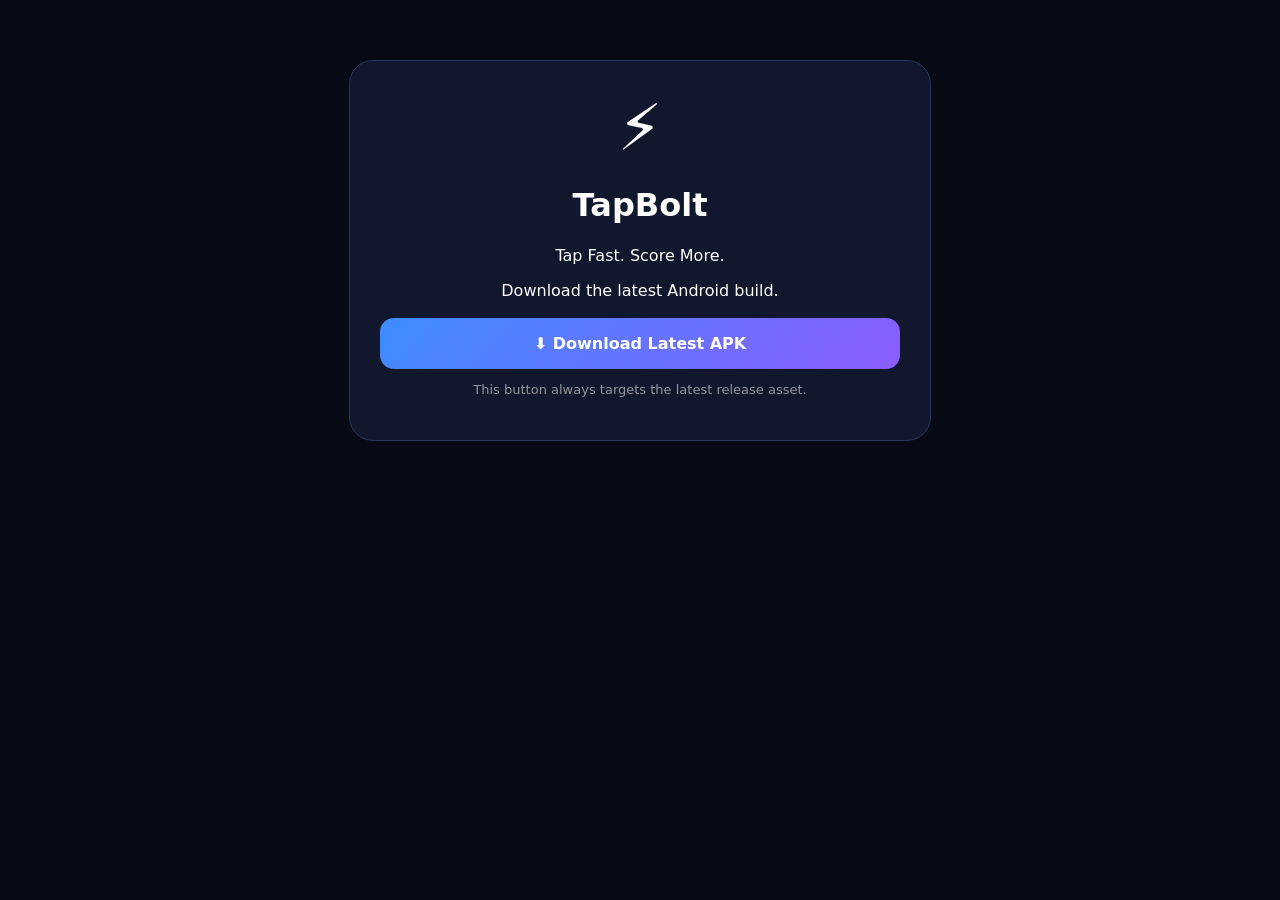
==== docs/index.html @ a2ea5937 "TapBolt foundation: docs/index.html" ====
<!doctype html><html><head><meta charset="utf-8"><meta name="viewport" content="width=device-width,initial-scale=1"><meta name="theme-color" content="#080b18"><title>TapBolt Downloads</title><style>body{margin:0;background:#070914;color:#fff;font-family:system-ui;text-align:center;padding:60px 20px}.box{max-width:520px;margin:auto;background:#11172c;border:1px solid #29365d;border-radius:24px;padding:30px}.bolt{font-size:64px}.btn{display:block;background:linear-gradient(135deg,#3d8cff,#8c5cff);color:white;text-decoration:none;padding:16px;border-radius:14px;font-weight:800;margin-top:18px}</style></head><body><div class="box"><div class="bolt">⚡</div><h1>TapBolt</h1><p>Tap Fast. Score More.</p><p>Download the latest Android build.</p><a class="btn" href="https://github.com/akhileshsavali18-beep/TapBolt/releases/latest/download/TapBolt-debug.apk">⬇ Download Latest APK</a><p style="opacity:.55;font-size:13px">This button always targets the latest release asset.</p></div></body></html>
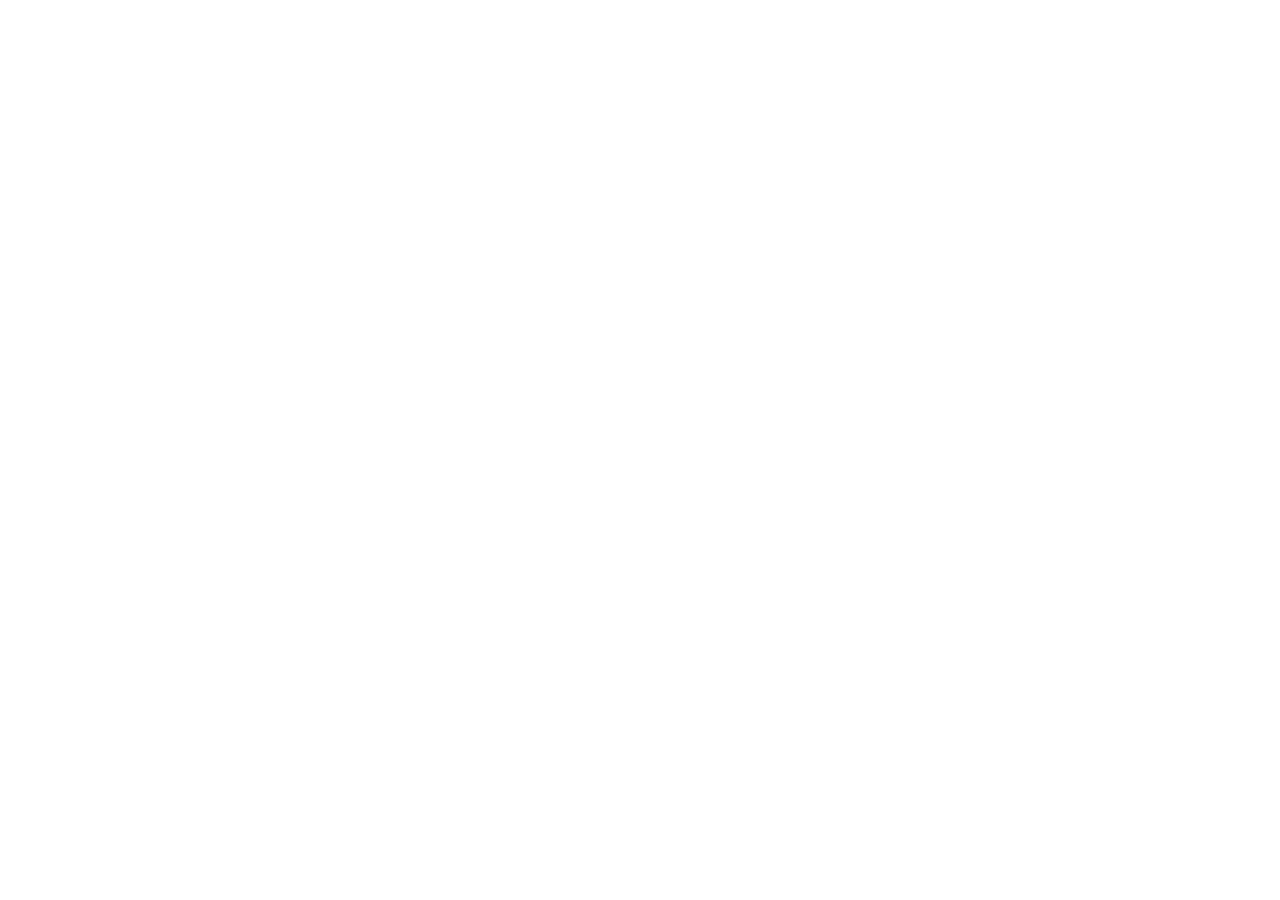
==== commit 694e0b43: "Fix Android web app path and permissions" ====
--- a/docs/index.html
+++ b/docs/index.html
@@ -1 +1 @@
-<!doctype html><html><head><meta charset="utf-8"><meta name="viewport" content="width=device-width,initial-scale=1"><meta name="theme-color" content="#080b18"><title>TapBolt Downloads</title><style>body{margin:0;background:#070914;color:#fff;font-family:system-ui;text-align:center;padding:60px 20px}.box{max-width:520px;margin:auto;background:#11172c;border:1px solid #29365d;border-radius:24px;padding:30px}.bolt{font-size:64px}.btn{display:block;background:linear-gradient(135deg,#3d8cff,#8c5cff);color:white;text-decoration:none;padding:16px;border-radius:14px;font-weight:800;margin-top:18px}</style></head><body><div class="box"><div class="bolt">⚡</div><h1>TapBolt</h1><p>Tap Fast. Score More.</p><p>Download the latest Android build.</p><a class="btn" href="https://github.com/akhileshsavali18-beep/TapBolt/releases/latest/download/TapBolt-debug.apk">⬇ Download Latest APK</a><p style="opacity:.55;font-size:13px">This button always targets the latest release asset.</p></div></body></html>+<!doctype html><html lang="en"><head><meta charset="utf-8"><meta name="viewport" content="width=device-width,initial-scale=1,viewport-fit=cover"><meta name="theme-color" content="#080b18"><meta name="description" content="TapBolt — Tap Fast. Score More."><title>TapBolt</title><link rel="stylesheet" href="styles.css"></head><body><div id="app"></div><script src="app.js"></script></body></html>
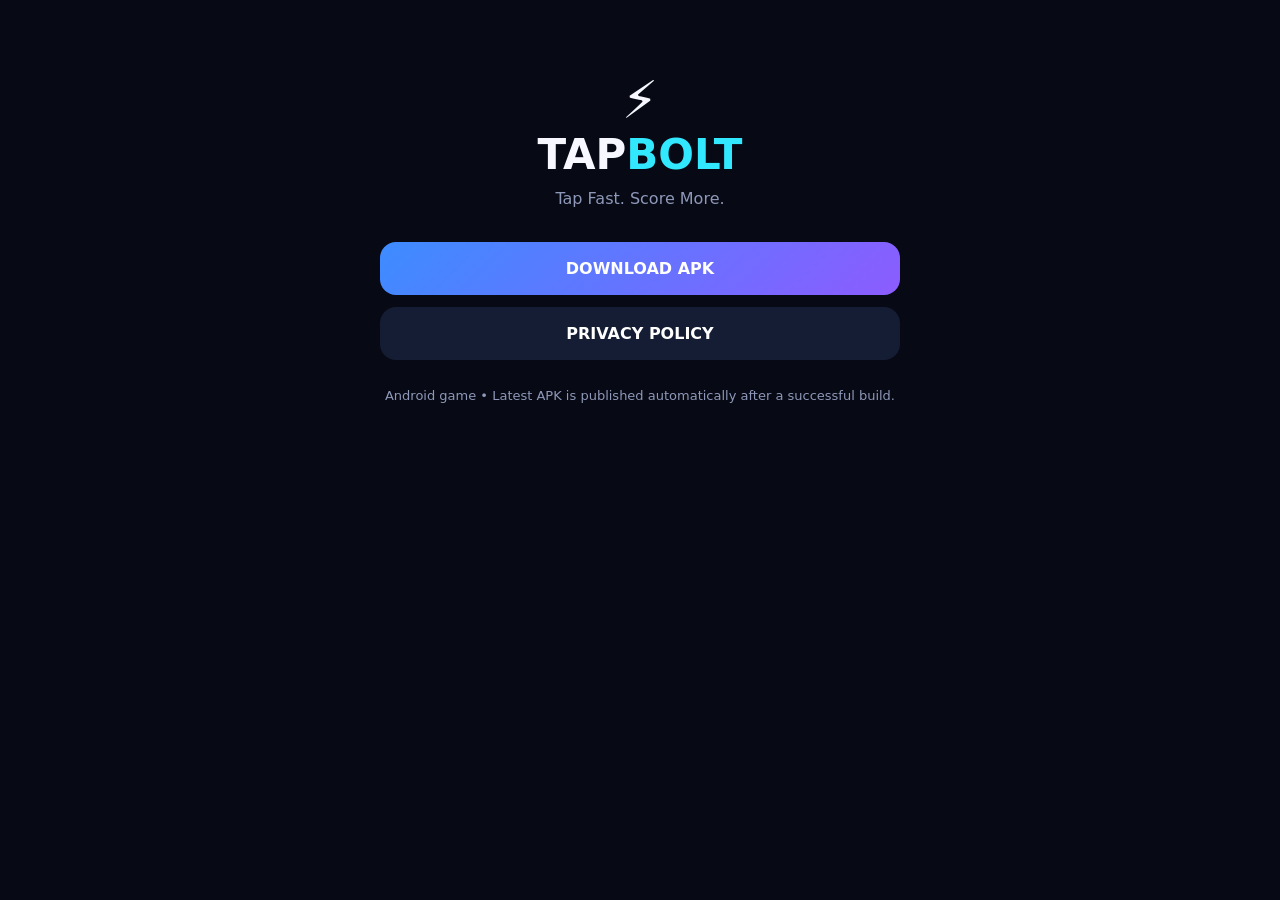
==== commit 8c16b37b: "Simplify website to APK download page" ====
--- a/docs/index.html
+++ b/docs/index.html
@@ -1 +1 @@
-<!doctype html><html lang="en"><head><meta charset="utf-8"><meta name="viewport" content="width=device-width,initial-scale=1,viewport-fit=cover"><meta name="theme-color" content="#080b18"><meta name="description" content="TapBolt — Tap Fast. Score More."><title>TapBolt</title><link rel="stylesheet" href="styles.css"></head><body><div id="app"></div><script src="app.js"></script></body></html>+<!doctype html><html lang="en"><head><meta charset="utf-8"><meta name="viewport" content="width=device-width,initial-scale=1"><meta name="description" content="TapBolt Android game download and privacy policy"><title>TapBolt — Android Game</title><style>body{margin:0;background:#070914;color:#f7f8ff;font-family:system-ui;text-align:center}.wrap{max-width:520px;margin:auto;padding:70px 22px}.logo{font-size:52px}.brand{font-size:42px;font-weight:900}.brand span{color:#32e8ff}.tag{color:#8e98b8;margin:10px 0 34px}.btn{display:block;padding:17px;margin:12px 0;border-radius:16px;text-decoration:none;font-weight:800;background:linear-gradient(135deg,#3d8cff,#8c5cff);color:white}.secondary{background:#151d35}.note{color:#8e98b8;font-size:13px;margin-top:28px}</style></head><body><div class="wrap"><div class="logo">⚡</div><div class="brand">TAP<span>BOLT</span></div><p class="tag">Tap Fast. Score More.</p><a class="btn" href="https://github.com/akhileshsavali18-beep/TapBolt/releases/download/latest/TapBolt-debug.apk">DOWNLOAD APK</a><a class="btn secondary" href="privacy.html">PRIVACY POLICY</a><p class="note">Android game • Latest APK is published automatically after a successful build.</p></div></body></html>
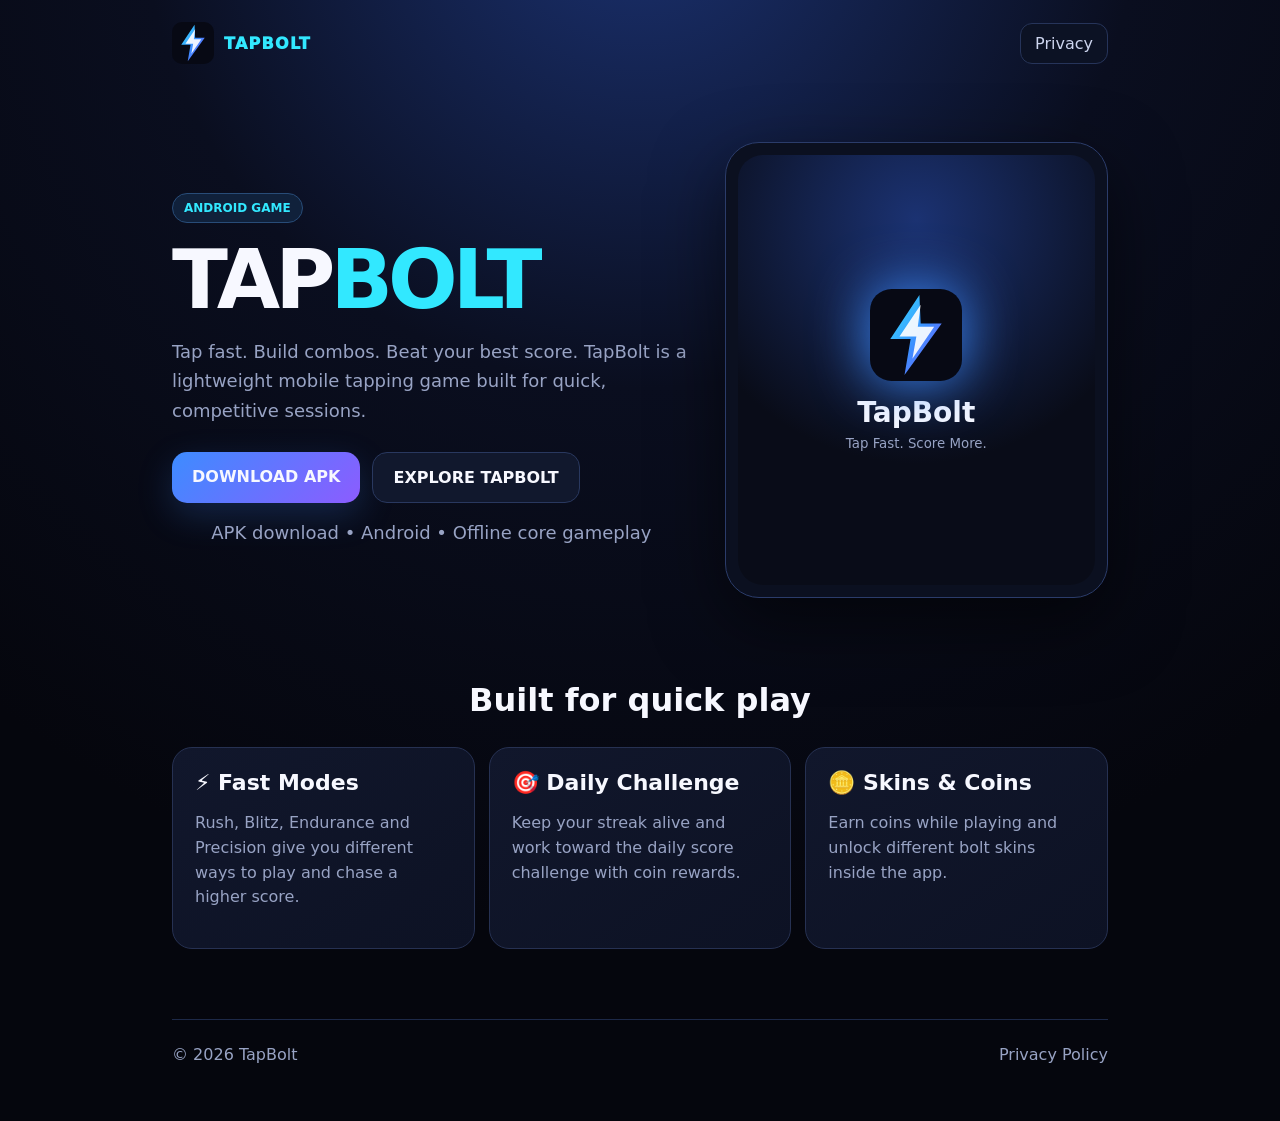
==== commit f9007a12: "Upgrade TapBolt website landing page" ====
--- a/docs/index.html
+++ b/docs/index.html
@@ -1 +1 @@
-<!doctype html><html lang="en"><head><meta charset="utf-8"><meta name="viewport" content="width=device-width,initial-scale=1"><meta name="description" content="TapBolt Android game download and privacy policy"><title>TapBolt — Android Game</title><style>body{margin:0;background:#070914;color:#f7f8ff;font-family:system-ui;text-align:center}.wrap{max-width:520px;margin:auto;padding:70px 22px}.logo{font-size:52px}.brand{font-size:42px;font-weight:900}.brand span{color:#32e8ff}.tag{color:#8e98b8;margin:10px 0 34px}.btn{display:block;padding:17px;margin:12px 0;border-radius:16px;text-decoration:none;font-weight:800;background:linear-gradient(135deg,#3d8cff,#8c5cff);color:white}.secondary{background:#151d35}.note{color:#8e98b8;font-size:13px;margin-top:28px}</style></head><body><div class="wrap"><div class="logo">⚡</div><div class="brand">TAP<span>BOLT</span></div><p class="tag">Tap Fast. Score More.</p><a class="btn" href="https://github.com/akhileshsavali18-beep/TapBolt/releases/download/latest/TapBolt-debug.apk">DOWNLOAD APK</a><a class="btn secondary" href="privacy.html">PRIVACY POLICY</a><p class="note">Android game • Latest APK is published automatically after a successful build.</p></div></body></html>+<!doctype html><html lang="en"><head><meta charset="utf-8"><meta name="viewport" content="width=device-width,initial-scale=1"><meta name="theme-color" content="#070914"><meta name="description" content="TapBolt — fast mobile tapping game. Download the Android APK."><title>TapBolt — Tap Fast. Score More.</title><link rel="icon" href="logo.svg"><style>:root{--text:#f7f8ff;--muted:#98a3c4;--blue:#3d8cff;--cyan:#32e8ff;--purple:#8c5cff}*{box-sizing:border-box}body{margin:0;background:radial-gradient(circle at 50% -10%,#1b3272 0,#0a0e1f 36%,#05060d 75%);color:var(--text);font-family:Inter,system-ui,-apple-system,Segoe UI,sans-serif}a{text-decoration:none;color:inherit}.wrap{max-width:980px;margin:auto;padding:22px}.nav{display:flex;align-items:center;justify-content:space-between}.logo{display:flex;align-items:center;gap:10px;font-weight:950;letter-spacing:.08em}.logo img{width:42px;height:42px}.logo span{color:var(--cyan)}.links a{padding:10px 14px;border:1px solid #26345a;border-radius:12px;color:#cdd5ef;background:#0c1224}.hero{display:grid;grid-template-columns:1.15fr .85fr;gap:34px;align-items:center;padding:78px 0 55px}.eyebrow{display:inline-block;padding:7px 11px;border-radius:99px;background:#10213b;border:1px solid #284c78;color:var(--cyan);font-size:12px;font-weight:800}.hero h1{font-size:clamp(46px,8vw,82px);line-height:.95;margin:18px 0 14px;letter-spacing:-.06em}.hero h1 span{color:var(--cyan)}.hero p{font-size:18px;color:var(--muted);max-width:560px;line-height:1.65}.actions{display:flex;gap:12px;flex-wrap:wrap;margin-top:26px}.btn{padding:15px 20px;border-radius:15px;font-weight:900;background:linear-gradient(135deg,var(--blue),var(--purple));box-shadow:0 12px 35px #3d8cff35}.btn.secondary{background:#11182d;border:1px solid #29385f;box-shadow:none}.device{border:1px solid #2b3c6a;border-radius:34px;padding:12px;background:#0b1020;box-shadow:0 25px 70px #0008}.screen{min-height:430px;border-radius:25px;background:radial-gradient(circle at 50% 15%,#1b3272,#090c18 60%);display:flex;flex-direction:column;align-items:center;justify-content:center;text-align:center}.screen img{width:92px;height:92px;filter:drop-shadow(0 0 28px #3d8cff)}.screen b{font-size:28px;margin-top:15px}.screen small{color:var(--muted);margin-top:7px}.section{padding:28px 0 70px}.section h2{text-align:center;font-size:32px;margin:0 0 28px}.cards{display:grid;grid-template-columns:repeat(3,1fr);gap:14px}.card{background:linear-gradient(145deg,#11172c,#0d1224);border:1px solid #263152;border-radius:20px;padding:22px}.card strong{font-size:22px}.card p{color:var(--muted);line-height:1.55}.note{text-align:center;color:var(--muted);font-size:13px;margin:15px 0 0}.footer{border-top:1px solid #1d2948;padding:25px 0 35px;color:var(--muted);display:flex;justify-content:space-between;gap:15px;flex-wrap:wrap}@media(max-width:700px){.hero{grid-template-columns:1fr;padding:55px 0 35px}.device{max-width:330px;margin:auto}.cards{grid-template-columns:1fr}.hero h1{font-size:58px}}</style></head><body><div class="wrap"><header class="nav"><a class="logo" href="./"><img src="logo.svg" alt="TapBolt logo"><span>TAPBOLT</span></a><div class="links"><a href="privacy.html">Privacy</a></div></header><main><section class="hero"><div><span class="eyebrow">ANDROID GAME</span><h1>TAP<span>BOLT</span></h1><p>Tap fast. Build combos. Beat your best score. TapBolt is a lightweight mobile tapping game built for quick, competitive sessions.</p><div class="actions"><a class="btn" href="https://github.com/akhileshsavali18-beep/TapBolt/releases/download/latest/TapBolt-debug.apk">DOWNLOAD APK</a><a class="btn secondary" href="#features">EXPLORE TAPBOLT</a></div><p class="note">APK download • Android • Offline core gameplay</p></div><div class="device"><div class="screen"><img src="logo.svg" alt=""><b>TapBolt</b><small>Tap Fast. Score More.</small></div></div></section><section class="section" id="features"><h2>Built for quick play</h2><div class="cards"><article class="card"><strong>⚡ Fast Modes</strong><p>Rush, Blitz, Endurance and Precision give you different ways to play and chase a higher score.</p></article><article class="card"><strong>🎯 Daily Challenge</strong><p>Keep your streak alive and work toward the daily score challenge with coin rewards.</p></article><article class="card"><strong>🪙 Skins & Coins</strong><p>Earn coins while playing and unlock different bolt skins inside the app.</p></article></div></section></main><footer class="footer"><span>© 2026 TapBolt</span><span><a href="privacy.html">Privacy Policy</a></span></footer></div></body></html>
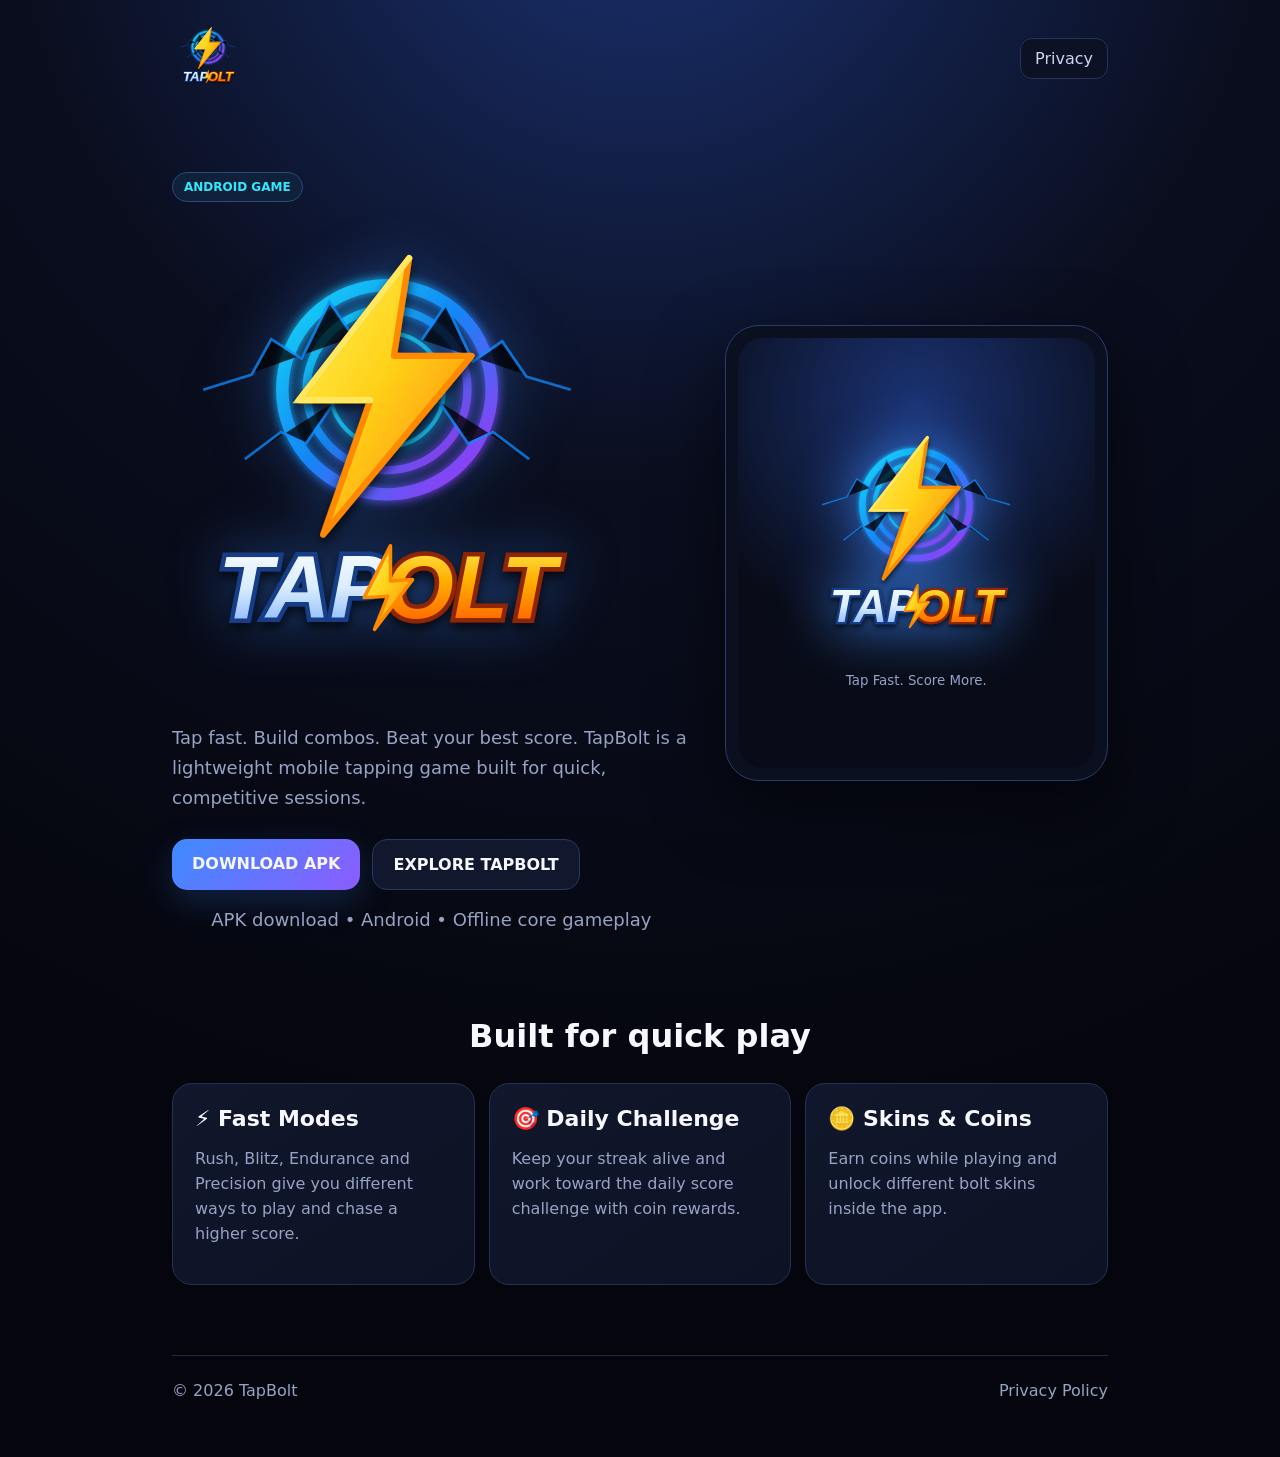
==== commit 5e7c7a38: "Use reference-style logo consistently on TapBolt website" ====
--- a/docs/index.html
+++ b/docs/index.html
@@ -1 +1 @@
-<!doctype html><html lang="en"><head><meta charset="utf-8"><meta name="viewport" content="width=device-width,initial-scale=1"><meta name="theme-color" content="#070914"><meta name="description" content="TapBolt — fast mobile tapping game. Download the Android APK."><title>TapBolt — Tap Fast. Score More.</title><link rel="icon" href="logo.svg"><style>:root{--text:#f7f8ff;--muted:#98a3c4;--blue:#3d8cff;--cyan:#32e8ff;--purple:#8c5cff}*{box-sizing:border-box}body{margin:0;background:radial-gradient(circle at 50% -10%,#1b3272 0,#0a0e1f 36%,#05060d 75%);color:var(--text);font-family:Inter,system-ui,-apple-system,Segoe UI,sans-serif}a{text-decoration:none;color:inherit}.wrap{max-width:980px;margin:auto;padding:22px}.nav{display:flex;align-items:center;justify-content:space-between}.logo{display:flex;align-items:center;gap:10px;font-weight:950;letter-spacing:.08em}.logo img{width:42px;height:42px}.logo span{color:var(--cyan)}.links a{padding:10px 14px;border:1px solid #26345a;border-radius:12px;color:#cdd5ef;background:#0c1224}.hero{display:grid;grid-template-columns:1.15fr .85fr;gap:34px;align-items:center;padding:78px 0 55px}.eyebrow{display:inline-block;padding:7px 11px;border-radius:99px;background:#10213b;border:1px solid #284c78;color:var(--cyan);font-size:12px;font-weight:800}.hero h1{font-size:clamp(46px,8vw,82px);line-height:.95;margin:18px 0 14px;letter-spacing:-.06em}.hero h1 span{color:var(--cyan)}.hero p{font-size:18px;color:var(--muted);max-width:560px;line-height:1.65}.actions{display:flex;gap:12px;flex-wrap:wrap;margin-top:26px}.btn{padding:15px 20px;border-radius:15px;font-weight:900;background:linear-gradient(135deg,var(--blue),var(--purple));box-shadow:0 12px 35px #3d8cff35}.btn.secondary{background:#11182d;border:1px solid #29385f;box-shadow:none}.device{border:1px solid #2b3c6a;border-radius:34px;padding:12px;background:#0b1020;box-shadow:0 25px 70px #0008}.screen{min-height:430px;border-radius:25px;background:radial-gradient(circle at 50% 15%,#1b3272,#090c18 60%);display:flex;flex-direction:column;align-items:center;justify-content:center;text-align:center}.screen img{width:92px;height:92px;filter:drop-shadow(0 0 28px #3d8cff)}.screen b{font-size:28px;margin-top:15px}.screen small{color:var(--muted);margin-top:7px}.section{padding:28px 0 70px}.section h2{text-align:center;font-size:32px;margin:0 0 28px}.cards{display:grid;grid-template-columns:repeat(3,1fr);gap:14px}.card{background:linear-gradient(145deg,#11172c,#0d1224);border:1px solid #263152;border-radius:20px;padding:22px}.card strong{font-size:22px}.card p{color:var(--muted);line-height:1.55}.note{text-align:center;color:var(--muted);font-size:13px;margin:15px 0 0}.footer{border-top:1px solid #1d2948;padding:25px 0 35px;color:var(--muted);display:flex;justify-content:space-between;gap:15px;flex-wrap:wrap}@media(max-width:700px){.hero{grid-template-columns:1fr;padding:55px 0 35px}.device{max-width:330px;margin:auto}.cards{grid-template-columns:1fr}.hero h1{font-size:58px}}</style></head><body><div class="wrap"><header class="nav"><a class="logo" href="./"><img src="logo.svg" alt="TapBolt logo"><span>TAPBOLT</span></a><div class="links"><a href="privacy.html">Privacy</a></div></header><main><section class="hero"><div><span class="eyebrow">ANDROID GAME</span><h1>TAP<span>BOLT</span></h1><p>Tap fast. Build combos. Beat your best score. TapBolt is a lightweight mobile tapping game built for quick, competitive sessions.</p><div class="actions"><a class="btn" href="https://github.com/akhileshsavali18-beep/TapBolt/releases/download/latest/TapBolt-debug.apk">DOWNLOAD APK</a><a class="btn secondary" href="#features">EXPLORE TAPBOLT</a></div><p class="note">APK download • Android • Offline core gameplay</p></div><div class="device"><div class="screen"><img src="logo.svg" alt=""><b>TapBolt</b><small>Tap Fast. Score More.</small></div></div></section><section class="section" id="features"><h2>Built for quick play</h2><div class="cards"><article class="card"><strong>⚡ Fast Modes</strong><p>Rush, Blitz, Endurance and Precision give you different ways to play and chase a higher score.</p></article><article class="card"><strong>🎯 Daily Challenge</strong><p>Keep your streak alive and work toward the daily score challenge with coin rewards.</p></article><article class="card"><strong>🪙 Skins & Coins</strong><p>Earn coins while playing and unlock different bolt skins inside the app.</p></article></div></section></main><footer class="footer"><span>© 2026 TapBolt</span><span><a href="privacy.html">Privacy Policy</a></span></footer></div></body></html>+<!doctype html><html lang="en"><head><meta charset="utf-8"><meta name="viewport" content="width=device-width,initial-scale=1"><meta name="theme-color" content="#070914"><meta name="description" content="TapBolt — fast mobile tapping game. Download the Android APK."><title>TapBolt — Tap Fast. Score More.</title><link rel="icon" href="logo.svg"><style>:root{--text:#f7f8ff;--muted:#98a3c4;--blue:#3d8cff;--cyan:#32e8ff;--purple:#8c5cff}*{box-sizing:border-box}body{margin:0;background:radial-gradient(circle at 50% -10%,#1b3272 0,#0a0e1f 36%,#05060d 75%);color:var(--text);font-family:Inter,system-ui,-apple-system,Segoe UI,sans-serif}a{text-decoration:none;color:inherit}.wrap{max-width:980px;margin:auto;padding:22px}.nav{display:flex;align-items:center;justify-content:space-between}.logo{display:flex;align-items:center;gap:10px;font-weight:950;letter-spacing:.08em}.logo img{width:42px;height:42px}.links a{padding:10px 14px;border:1px solid #26345a;border-radius:12px;color:#cdd5ef;background:#0c1224}.hero{display:grid;grid-template-columns:1.15fr .85fr;gap:34px;align-items:center;padding:78px 0 55px}.eyebrow{display:inline-block;padding:7px 11px;border-radius:99px;background:#10213b;border:1px solid #284c78;color:var(--cyan);font-size:12px;font-weight:800}.hero-logo{width:min(430px,90%);display:block;margin:18px 0 14px;filter:drop-shadow(0 0 28px #3d8cff66)}.hero p{font-size:18px;color:var(--muted);max-width:560px;line-height:1.65}.actions{display:flex;gap:12px;flex-wrap:wrap;margin-top:26px}.btn{padding:15px 20px;border-radius:15px;font-weight:900;background:linear-gradient(135deg,var(--blue),var(--purple));box-shadow:0 12px 35px #3d8cff35}.btn.secondary{background:#11182d;border:1px solid #29385f;box-shadow:none}.device{border:1px solid #2b3c6a;border-radius:34px;padding:12px;background:#0b1020;box-shadow:0 25px 70px #0008}.screen{min-height:430px;border-radius:25px;background:radial-gradient(circle at 50% 15%,#1b3272,#090c18 60%);display:flex;flex-direction:column;align-items:center;justify-content:center;text-align:center}.screen img{width:220px;max-width:85%;filter:drop-shadow(0 0 28px #3d8cff)}.screen small{color:var(--muted);margin-top:7px}.section{padding:28px 0 70px}.section h2{text-align:center;font-size:32px;margin:0 0 28px}.cards{display:grid;grid-template-columns:repeat(3,1fr);gap:14px}.card{background:linear-gradient(145deg,#11172c,#0d1224);border:1px solid #263152;border-radius:20px;padding:22px}.card strong{font-size:22px}.card p{color:var(--muted);line-height:1.55}.note{text-align:center;color:var(--muted);font-size:13px;margin:15px 0 0}.footer{border-top:1px solid #1d2948;padding:25px 0 35px;color:var(--muted);display:flex;justify-content:space-between;gap:15px;flex-wrap:wrap}@media(max-width:700px){.hero{grid-template-columns:1fr;padding:55px 0 35px}.device{max-width:330px;margin:auto}.cards{grid-template-columns:1fr}.hero-logo{width:300px;max-width:88%;margin-left:auto;margin-right:auto}}</style><meta name="robots" content="index,follow"><!-- TapBolt Pages deployment refresh --></head><body><div class="wrap"><header class="nav"><a class="logo" href="./"><img src="logo.svg" alt="TapBolt logo" style="width:72px;height:72px;object-fit:contain"></a><div class="links"><a href="privacy.html">Privacy</a></div></header><main><section class="hero"><div><span class="eyebrow">ANDROID GAME</span><img class="hero-logo" src="logo.svg" alt="TapBolt logo"><p>Tap fast. Build combos. Beat your best score. TapBolt is a lightweight mobile tapping game built for quick, competitive sessions.</p><div class="actions"><a class="btn" href="https://github.com/akhileshsavali18-beep/TapBolt/releases/download/latest/TapBolt-debug.apk">DOWNLOAD APK</a><a class="btn secondary" href="#features">EXPLORE TAPBOLT</a></div><p class="note">APK download • Android • Offline core gameplay</p></div><div class="device"><div class="screen"><img src="logo.svg" alt="TapBolt logo"><small>Tap Fast. Score More.</small></div></div></section><section class="section" id="features"><h2>Built for quick play</h2><div class="cards"><article class="card"><strong>⚡ Fast Modes</strong><p>Rush, Blitz, Endurance and Precision give you different ways to play and chase a higher score.</p></article><article class="card"><strong>🎯 Daily Challenge</strong><p>Keep your streak alive and work toward the daily score challenge with coin rewards.</p></article><article class="card"><strong>🪙 Skins & Coins</strong><p>Earn coins while playing and unlock different bolt skins inside the app.</p></article></div></section></main><footer class="footer"><span>© 2026 TapBolt</span><span><a href="privacy.html">Privacy Policy</a></span></footer></div></body></html>
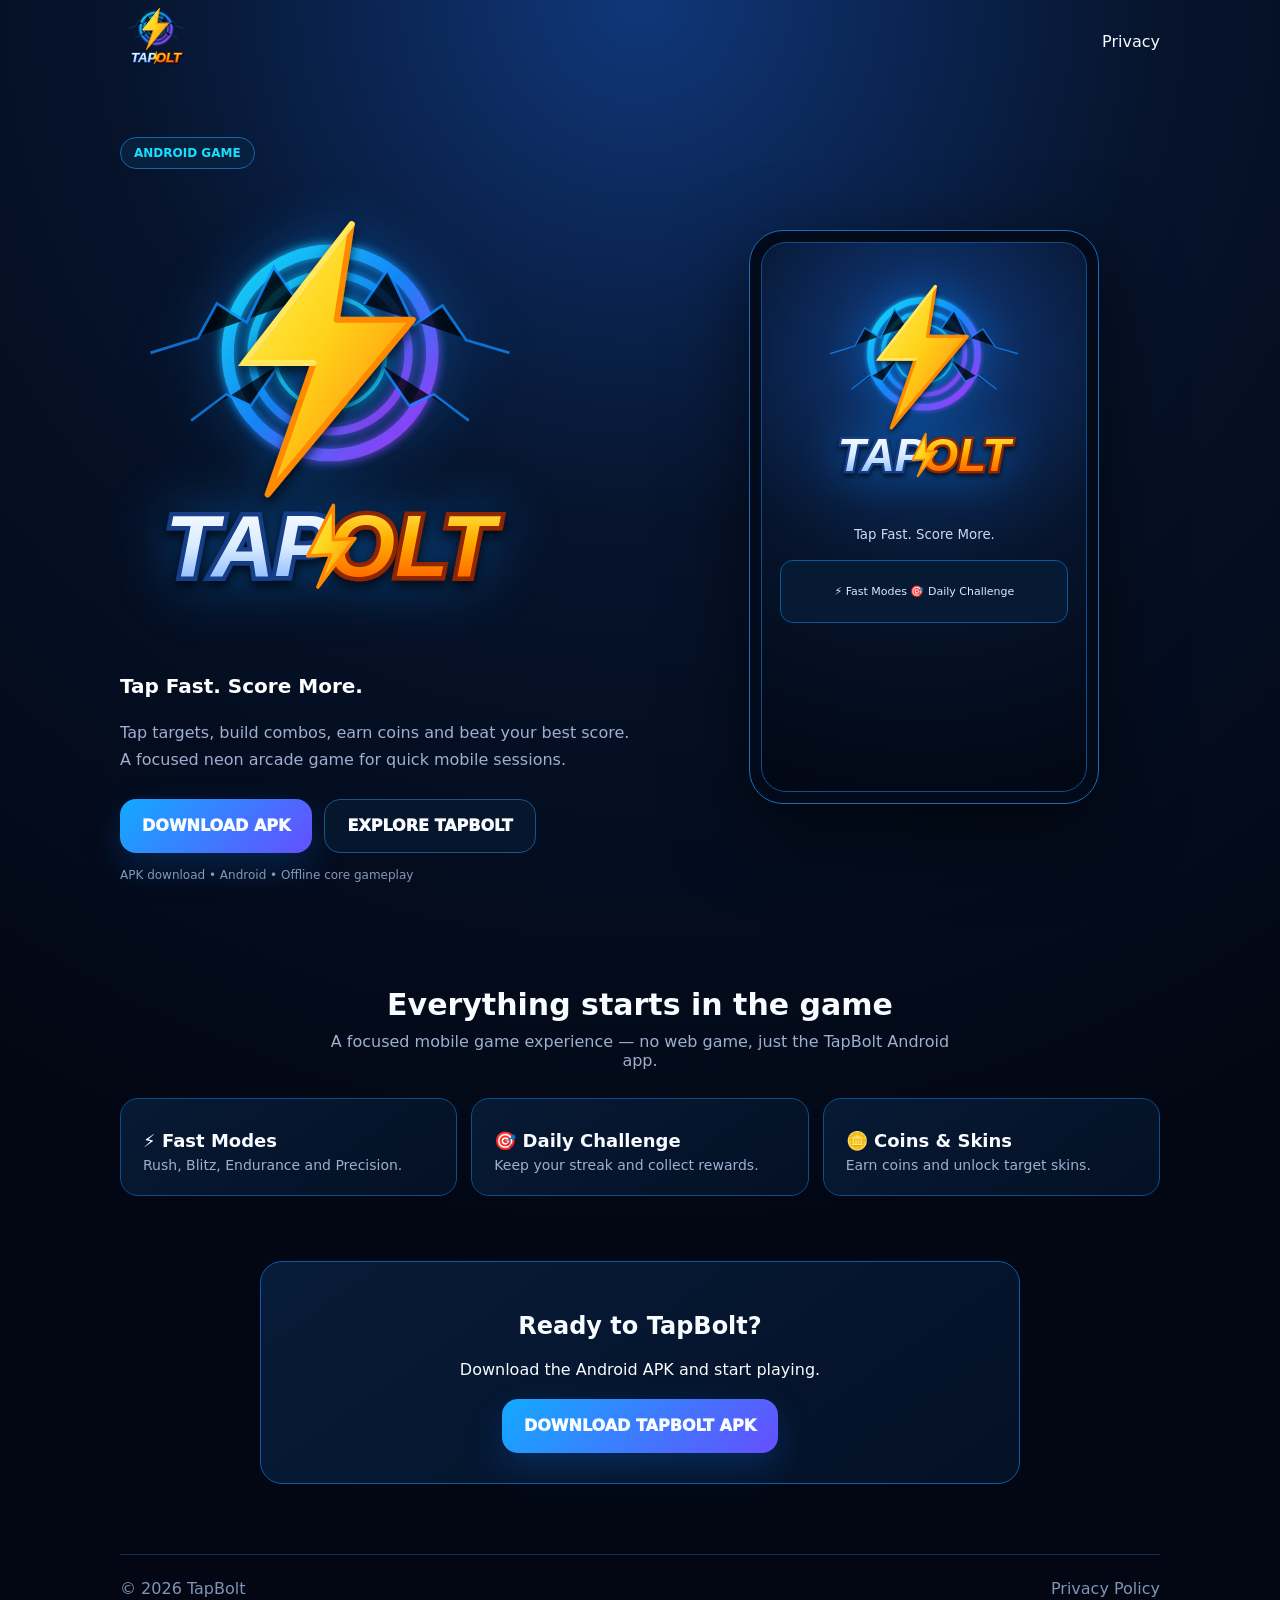
==== commit 279c95d9: "Polish TapBolt website mobile design and branding" ====
--- a/docs/index.html
+++ b/docs/index.html
@@ -1 +1 @@
-<!doctype html><html lang="en"><head><meta charset="utf-8"><meta name="viewport" content="width=device-width,initial-scale=1"><meta name="theme-color" content="#070914"><meta name="description" content="TapBolt — fast mobile tapping game. Download the Android APK."><title>TapBolt — Tap Fast. Score More.</title><link rel="icon" href="logo.svg"><style>:root{--text:#f7f8ff;--muted:#98a3c4;--blue:#3d8cff;--cyan:#32e8ff;--purple:#8c5cff}*{box-sizing:border-box}body{margin:0;background:radial-gradient(circle at 50% -10%,#1b3272 0,#0a0e1f 36%,#05060d 75%);color:var(--text);font-family:Inter,system-ui,-apple-system,Segoe UI,sans-serif}a{text-decoration:none;color:inherit}.wrap{max-width:980px;margin:auto;padding:22px}.nav{display:flex;align-items:center;justify-content:space-between}.logo{display:flex;align-items:center;gap:10px;font-weight:950;letter-spacing:.08em}.logo img{width:42px;height:42px}.links a{padding:10px 14px;border:1px solid #26345a;border-radius:12px;color:#cdd5ef;background:#0c1224}.hero{display:grid;grid-template-columns:1.15fr .85fr;gap:34px;align-items:center;padding:78px 0 55px}.eyebrow{display:inline-block;padding:7px 11px;border-radius:99px;background:#10213b;border:1px solid #284c78;color:var(--cyan);font-size:12px;font-weight:800}.hero-logo{width:min(430px,90%);display:block;margin:18px 0 14px;filter:drop-shadow(0 0 28px #3d8cff66)}.hero p{font-size:18px;color:var(--muted);max-width:560px;line-height:1.65}.actions{display:flex;gap:12px;flex-wrap:wrap;margin-top:26px}.btn{padding:15px 20px;border-radius:15px;font-weight:900;background:linear-gradient(135deg,var(--blue),var(--purple));box-shadow:0 12px 35px #3d8cff35}.btn.secondary{background:#11182d;border:1px solid #29385f;box-shadow:none}.device{border:1px solid #2b3c6a;border-radius:34px;padding:12px;background:#0b1020;box-shadow:0 25px 70px #0008}.screen{min-height:430px;border-radius:25px;background:radial-gradient(circle at 50% 15%,#1b3272,#090c18 60%);display:flex;flex-direction:column;align-items:center;justify-content:center;text-align:center}.screen img{width:220px;max-width:85%;filter:drop-shadow(0 0 28px #3d8cff)}.screen small{color:var(--muted);margin-top:7px}.section{padding:28px 0 70px}.section h2{text-align:center;font-size:32px;margin:0 0 28px}.cards{display:grid;grid-template-columns:repeat(3,1fr);gap:14px}.card{background:linear-gradient(145deg,#11172c,#0d1224);border:1px solid #263152;border-radius:20px;padding:22px}.card strong{font-size:22px}.card p{color:var(--muted);line-height:1.55}.note{text-align:center;color:var(--muted);font-size:13px;margin:15px 0 0}.footer{border-top:1px solid #1d2948;padding:25px 0 35px;color:var(--muted);display:flex;justify-content:space-between;gap:15px;flex-wrap:wrap}@media(max-width:700px){.hero{grid-template-columns:1fr;padding:55px 0 35px}.device{max-width:330px;margin:auto}.cards{grid-template-columns:1fr}.hero-logo{width:300px;max-width:88%;margin-left:auto;margin-right:auto}}</style><meta name="robots" content="index,follow"><!-- TapBolt Pages deployment refresh --></head><body><div class="wrap"><header class="nav"><a class="logo" href="./"><img src="logo.svg" alt="TapBolt logo" style="width:72px;height:72px;object-fit:contain"></a><div class="links"><a href="privacy.html">Privacy</a></div></header><main><section class="hero"><div><span class="eyebrow">ANDROID GAME</span><img class="hero-logo" src="logo.svg" alt="TapBolt logo"><p>Tap fast. Build combos. Beat your best score. TapBolt is a lightweight mobile tapping game built for quick, competitive sessions.</p><div class="actions"><a class="btn" href="https://github.com/akhileshsavali18-beep/TapBolt/releases/download/latest/TapBolt-debug.apk">DOWNLOAD APK</a><a class="btn secondary" href="#features">EXPLORE TAPBOLT</a></div><p class="note">APK download • Android • Offline core gameplay</p></div><div class="device"><div class="screen"><img src="logo.svg" alt="TapBolt logo"><small>Tap Fast. Score More.</small></div></div></section><section class="section" id="features"><h2>Built for quick play</h2><div class="cards"><article class="card"><strong>⚡ Fast Modes</strong><p>Rush, Blitz, Endurance and Precision give you different ways to play and chase a higher score.</p></article><article class="card"><strong>🎯 Daily Challenge</strong><p>Keep your streak alive and work toward the daily score challenge with coin rewards.</p></article><article class="card"><strong>🪙 Skins & Coins</strong><p>Earn coins while playing and unlock different bolt skins inside the app.</p></article></div></section></main><footer class="footer"><span>© 2026 TapBolt</span><span><a href="privacy.html">Privacy Policy</a></span></footer></div></body></html>+<!doctype html><html lang="en"><head><meta charset="utf-8"><meta name="viewport" content="width=device-width,initial-scale=1"><meta name="theme-color" content="#070914"><meta name="description" content="TapBolt — fast mobile tapping game. Download the Android APK."><title>TapBolt — Tap Fast. Score More.</title><link rel="icon" href="logo.svg?v=4?v=4"><style>:root{--bg:#020713;--panel:#06152c;--line:#0b63b5;--cyan:#18dfff;--text:#f8fbff;--muted:#9eafd0}*{box-sizing:border-box}html{scroll-behavior:smooth}body{margin:0;background:radial-gradient(circle at 50% 0,#10377a 0,#06132b 30%,#020713 70%);color:var(--text);font-family:Inter,system-ui,sans-serif}a{text-decoration:none;color:inherit}.wrap{width:min(1080px,100%);margin:auto;padding:0 20px}.nav{height:82px;display:flex;align-items:center;justify-content:space-between}.brand img{width:86px;height:86px;object-fit:contain;filter:drop-shadow(0 0 18px #078cff66)}.nav-link{padding:11px 17px;border:1px solid #174a82;border-radius:14px;background:#06152c;font-weight:800}.hero{display:grid;grid-template-columns:1.05fr .95fr;gap:48px;align-items:center;padding:55px 0 70px}.eyebrow{display:inline-flex;padding:8px 13px;border:1px solid #1765a6;border-radius:999px;background:#06203e;color:var(--cyan);font-size:12px;font-weight:900}.hero-logo{display:block;width:min(420px,92%);height:auto;margin:18px 0 8px;filter:drop-shadow(0 0 28px #0b8cff66)}.hero h1{display:none}.hero p{color:var(--muted);font-size:16px;line-height:1.7;max-width:560px}.hero p:first-of-type{color:#fff;font-size:20px;font-weight:800;margin:0 0 8px}.actions{display:flex;gap:12px;flex-wrap:wrap;margin-top:25px}.btn{display:inline-flex;align-items:center;justify-content:center;min-height:54px;padding:0 22px;border-radius:16px;font-weight:950}.btn:not(.secondary){background:linear-gradient(135deg,#12aaff,#654fff);box-shadow:0 14px 35px #147dff35}.btn.secondary{background:#06162d;border:1px solid #18548d}.note{text-align:left!important;font-size:12px!important;color:#8398bd!important;font-weight:500!important}.device{width:min(350px,100%);margin:auto;border:1px solid #1470bf;border-radius:34px;padding:11px;background:#020918;box-shadow:0 25px 80px #0009}.screen{min-height:550px;border-radius:25px;padding:24px 18px;background:radial-gradient(circle at 50% 20%,#123c82,#06142c 48%,#020713);border:1px solid #0b4f91;text-align:center}.screen img{width:220px;max-width:88%;height:auto;filter:drop-shadow(0 0 22px #008dff77)}.screen b{display:none}.screen small{display:block;color:#cbd8ef;margin:8px 0 18px}.screen:after{content:'⚡  Fast Modes     🎯 Daily Challenge';display:block;background:#061a34;border:1px solid #0a5899;border-radius:13px;padding:14px;color:#dce8ff;font-size:11px;line-height:3}.section{padding:20px 0 65px}.section h2{text-align:center;font-size:30px;margin:0 0 10px}.section>p{text-align:center;color:var(--muted);max-width:650px;margin:0 auto 28px}.cards{display:grid;grid-template-columns:repeat(3,1fr);gap:14px}.card{background:linear-gradient(145deg,#071a34,#041024);border:1px solid #0b4e8b;border-radius:18px;padding:22px}.card strong{display:block;font-size:18px;margin:9px 0 6px}.card p{font-size:14px!important;color:#9dafce!important;margin:0}.download{margin:0 auto 70px;max-width:760px;text-align:center;background:linear-gradient(145deg,#071c39,#041025);border:1px solid #0b5ca5;border-radius:22px;padding:30px 22px}.download p{margin:8px 0 20px!important}.footer{border-top:1px solid #12304f;padding:24px 0 35px;color:#7f94b7;display:flex;justify-content:space-between}@media(max-width:760px){.wrap{padding:0 16px}.nav{height:78px}.brand img{width:78px;height:78px}.hero{grid-template-columns:1fr;gap:28px;padding:38px 0 55px}.hero-logo{width:330px;max-width:92%;margin:18px auto 8px}.hero p{font-size:15px}.hero p:first-of-type{text-align:center;font-size:19px}.actions .btn{width:100%}.note{text-align:center!important}.device{width:min(330px,100%)}.screen{min-height:520px}.cards{grid-template-columns:1fr}.section h2{font-size:26px}}</style><meta name="robots" content="index,follow"><!-- TapBolt Pages deployment refresh --></head><body><div class="wrap"><header class="nav"><a class="logo" href="./"><img src="logo.svg?v=4" alt="TapBolt logo" style="width:72px;height:72px;object-fit:contain"></a><div class="links"><a href="privacy.html">Privacy</a></div></header><main><section class="hero"><div><span class="eyebrow">ANDROID GAME</span><img class="hero-logo" src="logo.svg?v=4" alt="TapBolt logo"><p>Tap Fast. Score More.</p><p>Tap targets, build combos, earn coins and beat your best score. A focused neon arcade game for quick mobile sessions.</p><div class="actions"><a class="btn" href="https://github.com/akhileshsavali18-beep/TapBolt/releases/download/latest/TapBolt-debug.apk">DOWNLOAD APK</a><a class="btn secondary" href="#features">EXPLORE TAPBOLT</a></div><p class="note">APK download • Android • Offline core gameplay</p></div><div class="device"><div class="screen"><img src="logo.svg?v=4" alt="TapBolt logo"><small>Tap Fast. Score More.</small></div></div></section><section class="section" id="features"><h2>Everything starts in the game</h2><p>A focused mobile game experience — no web game, just the TapBolt Android app.</p><div class="cards"><article class="card"><strong>⚡ Fast Modes</strong><p>Rush, Blitz, Endurance and Precision.</p></article><article class="card"><strong>🎯 Daily Challenge</strong><p>Keep your streak and collect rewards.</p></article><article class="card"><strong>🪙 Coins & Skins</strong><p>Earn coins and unlock target skins.</p></article></div></section><section class="download"><h2>Ready to TapBolt?</h2><p>Download the Android APK and start playing.</p><a class="btn" href="https://github.com/akhileshsavali18-beep/TapBolt/releases/download/latest/TapBolt-debug.apk">DOWNLOAD TAPBOLT APK</a></section></main><footer class="footer"><span>© 2026 TapBolt</span><span><a href="privacy.html">Privacy Policy</a></span></footer></div></body></html>
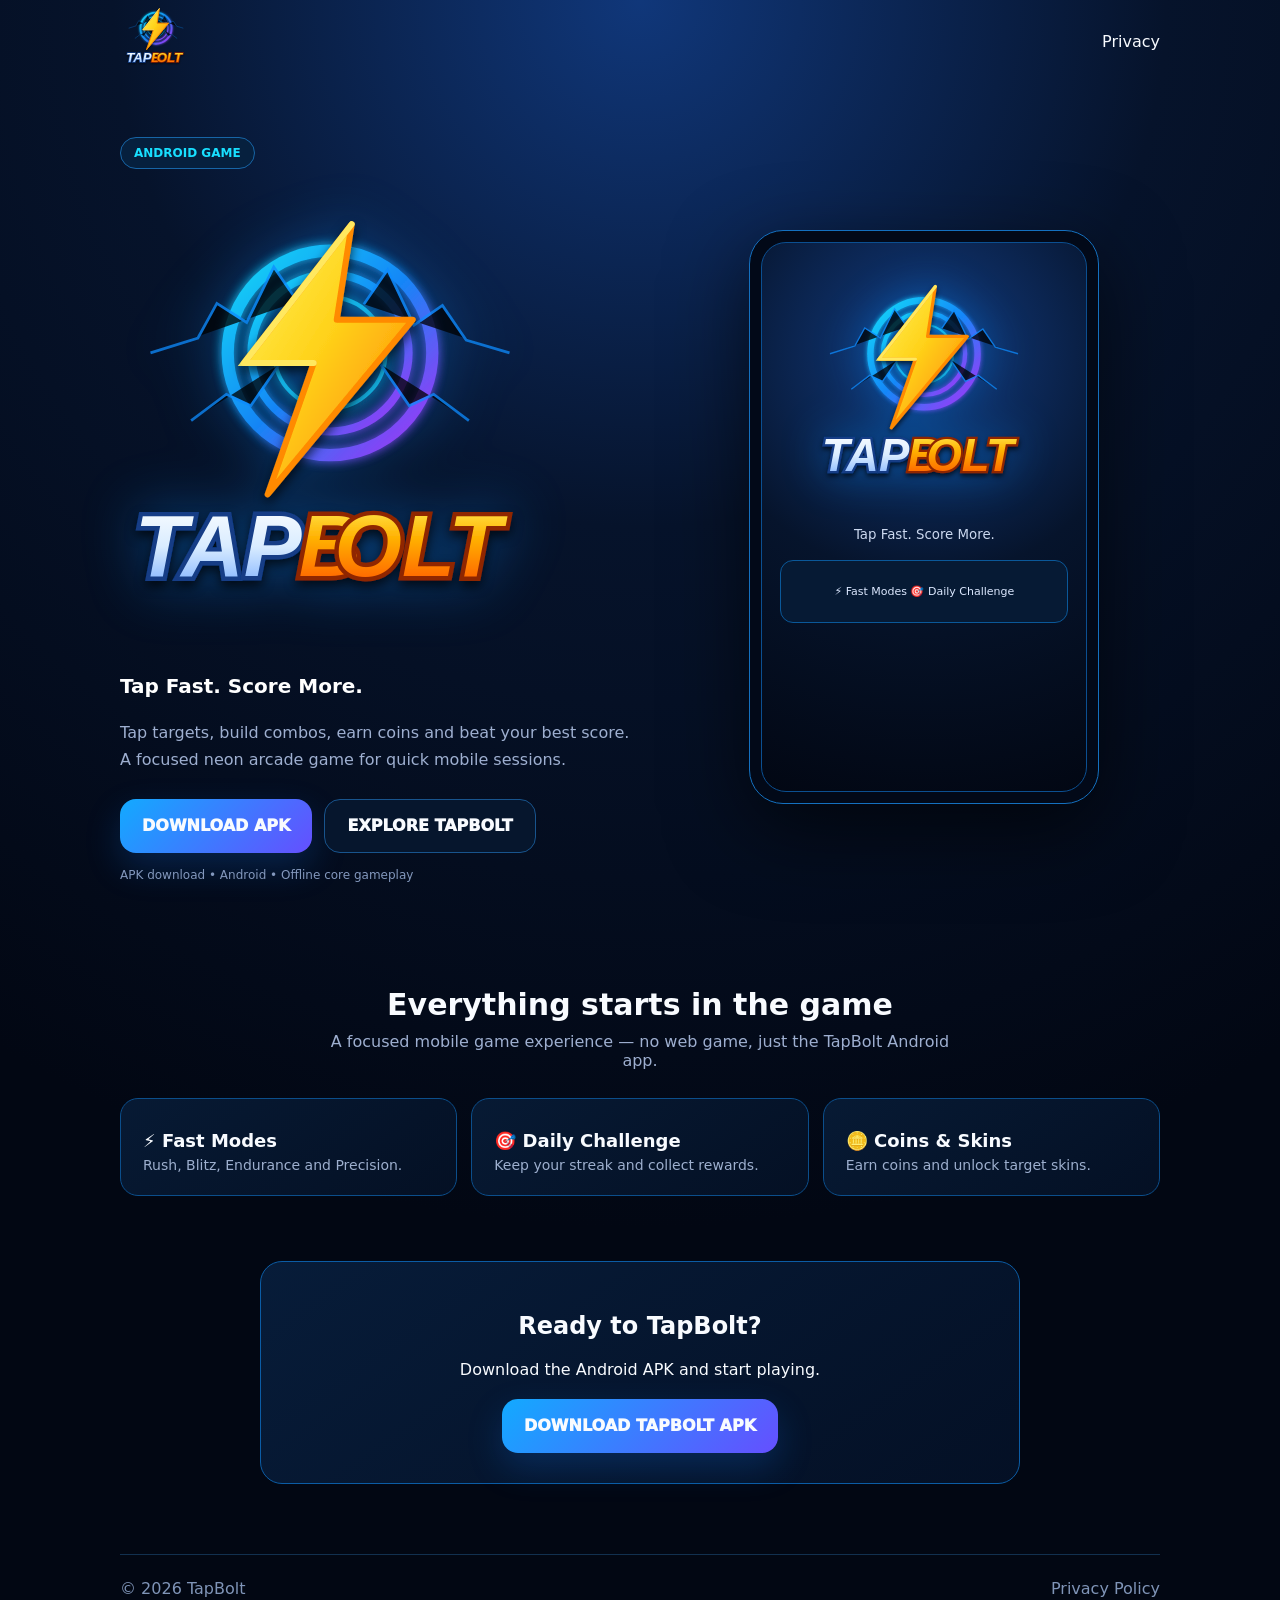
==== commit a26001cd: "Update website APK download to TapBolt.apk" ====
--- a/docs/index.html
+++ b/docs/index.html
@@ -1 +1 @@
-<!doctype html><html lang="en"><head><meta charset="utf-8"><meta name="viewport" content="width=device-width,initial-scale=1"><meta name="theme-color" content="#070914"><meta name="description" content="TapBolt — fast mobile tapping game. Download the Android APK."><title>TapBolt — Tap Fast. Score More.</title><link rel="icon" href="logo.svg?v=4?v=4"><style>:root{--bg:#020713;--panel:#06152c;--line:#0b63b5;--cyan:#18dfff;--text:#f8fbff;--muted:#9eafd0}*{box-sizing:border-box}html{scroll-behavior:smooth}body{margin:0;background:radial-gradient(circle at 50% 0,#10377a 0,#06132b 30%,#020713 70%);color:var(--text);font-family:Inter,system-ui,sans-serif}a{text-decoration:none;color:inherit}.wrap{width:min(1080px,100%);margin:auto;padding:0 20px}.nav{height:82px;display:flex;align-items:center;justify-content:space-between}.brand img{width:86px;height:86px;object-fit:contain;filter:drop-shadow(0 0 18px #078cff66)}.nav-link{padding:11px 17px;border:1px solid #174a82;border-radius:14px;background:#06152c;font-weight:800}.hero{display:grid;grid-template-columns:1.05fr .95fr;gap:48px;align-items:center;padding:55px 0 70px}.eyebrow{display:inline-flex;padding:8px 13px;border:1px solid #1765a6;border-radius:999px;background:#06203e;color:var(--cyan);font-size:12px;font-weight:900}.hero-logo{display:block;width:min(420px,92%);height:auto;margin:18px 0 8px;filter:drop-shadow(0 0 28px #0b8cff66)}.hero h1{display:none}.hero p{color:var(--muted);font-size:16px;line-height:1.7;max-width:560px}.hero p:first-of-type{color:#fff;font-size:20px;font-weight:800;margin:0 0 8px}.actions{display:flex;gap:12px;flex-wrap:wrap;margin-top:25px}.btn{display:inline-flex;align-items:center;justify-content:center;min-height:54px;padding:0 22px;border-radius:16px;font-weight:950}.btn:not(.secondary){background:linear-gradient(135deg,#12aaff,#654fff);box-shadow:0 14px 35px #147dff35}.btn.secondary{background:#06162d;border:1px solid #18548d}.note{text-align:left!important;font-size:12px!important;color:#8398bd!important;font-weight:500!important}.device{width:min(350px,100%);margin:auto;border:1px solid #1470bf;border-radius:34px;padding:11px;background:#020918;box-shadow:0 25px 80px #0009}.screen{min-height:550px;border-radius:25px;padding:24px 18px;background:radial-gradient(circle at 50% 20%,#123c82,#06142c 48%,#020713);border:1px solid #0b4f91;text-align:center}.screen img{width:220px;max-width:88%;height:auto;filter:drop-shadow(0 0 22px #008dff77)}.screen b{display:none}.screen small{display:block;color:#cbd8ef;margin:8px 0 18px}.screen:after{content:'⚡  Fast Modes     🎯 Daily Challenge';display:block;background:#061a34;border:1px solid #0a5899;border-radius:13px;padding:14px;color:#dce8ff;font-size:11px;line-height:3}.section{padding:20px 0 65px}.section h2{text-align:center;font-size:30px;margin:0 0 10px}.section>p{text-align:center;color:var(--muted);max-width:650px;margin:0 auto 28px}.cards{display:grid;grid-template-columns:repeat(3,1fr);gap:14px}.card{background:linear-gradient(145deg,#071a34,#041024);border:1px solid #0b4e8b;border-radius:18px;padding:22px}.card strong{display:block;font-size:18px;margin:9px 0 6px}.card p{font-size:14px!important;color:#9dafce!important;margin:0}.download{margin:0 auto 70px;max-width:760px;text-align:center;background:linear-gradient(145deg,#071c39,#041025);border:1px solid #0b5ca5;border-radius:22px;padding:30px 22px}.download p{margin:8px 0 20px!important}.footer{border-top:1px solid #12304f;padding:24px 0 35px;color:#7f94b7;display:flex;justify-content:space-between}@media(max-width:760px){.wrap{padding:0 16px}.nav{height:78px}.brand img{width:78px;height:78px}.hero{grid-template-columns:1fr;gap:28px;padding:38px 0 55px}.hero-logo{width:330px;max-width:92%;margin:18px auto 8px}.hero p{font-size:15px}.hero p:first-of-type{text-align:center;font-size:19px}.actions .btn{width:100%}.note{text-align:center!important}.device{width:min(330px,100%)}.screen{min-height:520px}.cards{grid-template-columns:1fr}.section h2{font-size:26px}}</style><meta name="robots" content="index,follow"><!-- TapBolt Pages deployment refresh --></head><body><div class="wrap"><header class="nav"><a class="logo" href="./"><img src="logo.svg?v=4" alt="TapBolt logo" style="width:72px;height:72px;object-fit:contain"></a><div class="links"><a href="privacy.html">Privacy</a></div></header><main><section class="hero"><div><span class="eyebrow">ANDROID GAME</span><img class="hero-logo" src="logo.svg?v=4" alt="TapBolt logo"><p>Tap Fast. Score More.</p><p>Tap targets, build combos, earn coins and beat your best score. A focused neon arcade game for quick mobile sessions.</p><div class="actions"><a class="btn" href="https://github.com/akhileshsavali18-beep/TapBolt/releases/download/latest/TapBolt-debug.apk">DOWNLOAD APK</a><a class="btn secondary" href="#features">EXPLORE TAPBOLT</a></div><p class="note">APK download • Android • Offline core gameplay</p></div><div class="device"><div class="screen"><img src="logo.svg?v=4" alt="TapBolt logo"><small>Tap Fast. Score More.</small></div></div></section><section class="section" id="features"><h2>Everything starts in the game</h2><p>A focused mobile game experience — no web game, just the TapBolt Android app.</p><div class="cards"><article class="card"><strong>⚡ Fast Modes</strong><p>Rush, Blitz, Endurance and Precision.</p></article><article class="card"><strong>🎯 Daily Challenge</strong><p>Keep your streak and collect rewards.</p></article><article class="card"><strong>🪙 Coins & Skins</strong><p>Earn coins and unlock target skins.</p></article></div></section><section class="download"><h2>Ready to TapBolt?</h2><p>Download the Android APK and start playing.</p><a class="btn" href="https://github.com/akhileshsavali18-beep/TapBolt/releases/download/latest/TapBolt-debug.apk">DOWNLOAD TAPBOLT APK</a></section></main><footer class="footer"><span>© 2026 TapBolt</span><span><a href="privacy.html">Privacy Policy</a></span></footer></div></body></html>+<!doctype html><html lang="en"><head><meta charset="utf-8"><meta name="viewport" content="width=device-width,initial-scale=1"><meta name="theme-color" content="#070914"><meta name="description" content="TapBolt — fast mobile tapping game. Download the Android APK."><title>TapBolt — Tap Fast. Score More.</title><link rel="icon" href="logo.svg?v=4?v=4"><style>:root{--bg:#020713;--panel:#06152c;--line:#0b63b5;--cyan:#18dfff;--text:#f8fbff;--muted:#9eafd0}*{box-sizing:border-box}html{scroll-behavior:smooth}body{margin:0;background:radial-gradient(circle at 50% 0,#10377a 0,#06132b 30%,#020713 70%);color:var(--text);font-family:Inter,system-ui,sans-serif}a{text-decoration:none;color:inherit}.wrap{width:min(1080px,100%);margin:auto;padding:0 20px}.nav{height:82px;display:flex;align-items:center;justify-content:space-between}.brand img{width:86px;height:86px;object-fit:contain;filter:drop-shadow(0 0 18px #078cff66)}.nav-link{padding:11px 17px;border:1px solid #174a82;border-radius:14px;background:#06152c;font-weight:800}.hero{display:grid;grid-template-columns:1.05fr .95fr;gap:48px;align-items:center;padding:55px 0 70px}.eyebrow{display:inline-flex;padding:8px 13px;border:1px solid #1765a6;border-radius:999px;background:#06203e;color:var(--cyan);font-size:12px;font-weight:900}.hero-logo{display:block;width:min(420px,92%);height:auto;margin:18px 0 8px;filter:drop-shadow(0 0 28px #0b8cff66)}.hero h1{display:none}.hero p{color:var(--muted);font-size:16px;line-height:1.7;max-width:560px}.hero p:first-of-type{color:#fff;font-size:20px;font-weight:800;margin:0 0 8px}.actions{display:flex;gap:12px;flex-wrap:wrap;margin-top:25px}.btn{display:inline-flex;align-items:center;justify-content:center;min-height:54px;padding:0 22px;border-radius:16px;font-weight:950}.btn:not(.secondary){background:linear-gradient(135deg,#12aaff,#654fff);box-shadow:0 14px 35px #147dff35}.btn.secondary{background:#06162d;border:1px solid #18548d}.note{text-align:left!important;font-size:12px!important;color:#8398bd!important;font-weight:500!important}.device{width:min(350px,100%);margin:auto;border:1px solid #1470bf;border-radius:34px;padding:11px;background:#020918;box-shadow:0 25px 80px #0009}.screen{min-height:550px;border-radius:25px;padding:24px 18px;background:radial-gradient(circle at 50% 20%,#123c82,#06142c 48%,#020713);border:1px solid #0b4f91;text-align:center}.screen img{width:220px;max-width:88%;height:auto;filter:drop-shadow(0 0 22px #008dff77)}.screen b{display:none}.screen small{display:block;color:#cbd8ef;margin:8px 0 18px}.screen:after{content:'⚡  Fast Modes     🎯 Daily Challenge';display:block;background:#061a34;border:1px solid #0a5899;border-radius:13px;padding:14px;color:#dce8ff;font-size:11px;line-height:3}.section{padding:20px 0 65px}.section h2{text-align:center;font-size:30px;margin:0 0 10px}.section>p{text-align:center;color:var(--muted);max-width:650px;margin:0 auto 28px}.cards{display:grid;grid-template-columns:repeat(3,1fr);gap:14px}.card{background:linear-gradient(145deg,#071a34,#041024);border:1px solid #0b4e8b;border-radius:18px;padding:22px}.card strong{display:block;font-size:18px;margin:9px 0 6px}.card p{font-size:14px!important;color:#9dafce!important;margin:0}.download{margin:0 auto 70px;max-width:760px;text-align:center;background:linear-gradient(145deg,#071c39,#041025);border:1px solid #0b5ca5;border-radius:22px;padding:30px 22px}.download p{margin:8px 0 20px!important}.footer{border-top:1px solid #12304f;padding:24px 0 35px;color:#7f94b7;display:flex;justify-content:space-between}@media(max-width:760px){.wrap{padding:0 16px}.nav{height:78px}.brand img{width:78px;height:78px}.hero{grid-template-columns:1fr;gap:28px;padding:38px 0 55px}.hero-logo{width:330px;max-width:92%;margin:18px auto 8px}.hero p{font-size:15px}.hero p:first-of-type{text-align:center;font-size:19px}.actions .btn{width:100%}.note{text-align:center!important}.device{width:min(330px,100%)}.screen{min-height:520px}.cards{grid-template-columns:1fr}.section h2{font-size:26px}}</style><meta name="robots" content="index,follow"><!-- TapBolt Pages deployment refresh --></head><body><div class="wrap"><header class="nav"><a class="logo" href="./"><img src="logo.svg?v=4" alt="TapBolt logo" style="width:72px;height:72px;object-fit:contain"></a><div class="links"><a href="privacy.html">Privacy</a></div></header><main><section class="hero"><div><span class="eyebrow">ANDROID GAME</span><img class="hero-logo" src="logo.svg?v=4" alt="TapBolt logo"><p>Tap Fast. Score More.</p><p>Tap targets, build combos, earn coins and beat your best score. A focused neon arcade game for quick mobile sessions.</p><div class="actions"><a class="btn" href="https://github.com/akhileshsavali18-beep/TapBolt/releases/download/latest/TapBolt.apk">DOWNLOAD APK</a><a class="btn secondary" href="#features">EXPLORE TAPBOLT</a></div><p class="note">APK download • Android • Offline core gameplay</p></div><div class="device"><div class="screen"><img src="logo.svg?v=4" alt="TapBolt logo"><small>Tap Fast. Score More.</small></div></div></section><section class="section" id="features"><h2>Everything starts in the game</h2><p>A focused mobile game experience — no web game, just the TapBolt Android app.</p><div class="cards"><article class="card"><strong>⚡ Fast Modes</strong><p>Rush, Blitz, Endurance and Precision.</p></article><article class="card"><strong>🎯 Daily Challenge</strong><p>Keep your streak and collect rewards.</p></article><article class="card"><strong>🪙 Coins & Skins</strong><p>Earn coins and unlock target skins.</p></article></div></section><section class="download"><h2>Ready to TapBolt?</h2><p>Download the Android APK and start playing.</p><a class="btn" href="https://github.com/akhileshsavali18-beep/TapBolt/releases/download/latest/TapBolt.apk">DOWNLOAD TAPBOLT APK</a></section></main><footer class="footer"><span>© 2026 TapBolt</span><span><a href="privacy.html">Privacy Policy</a></span></footer></div></body></html>
